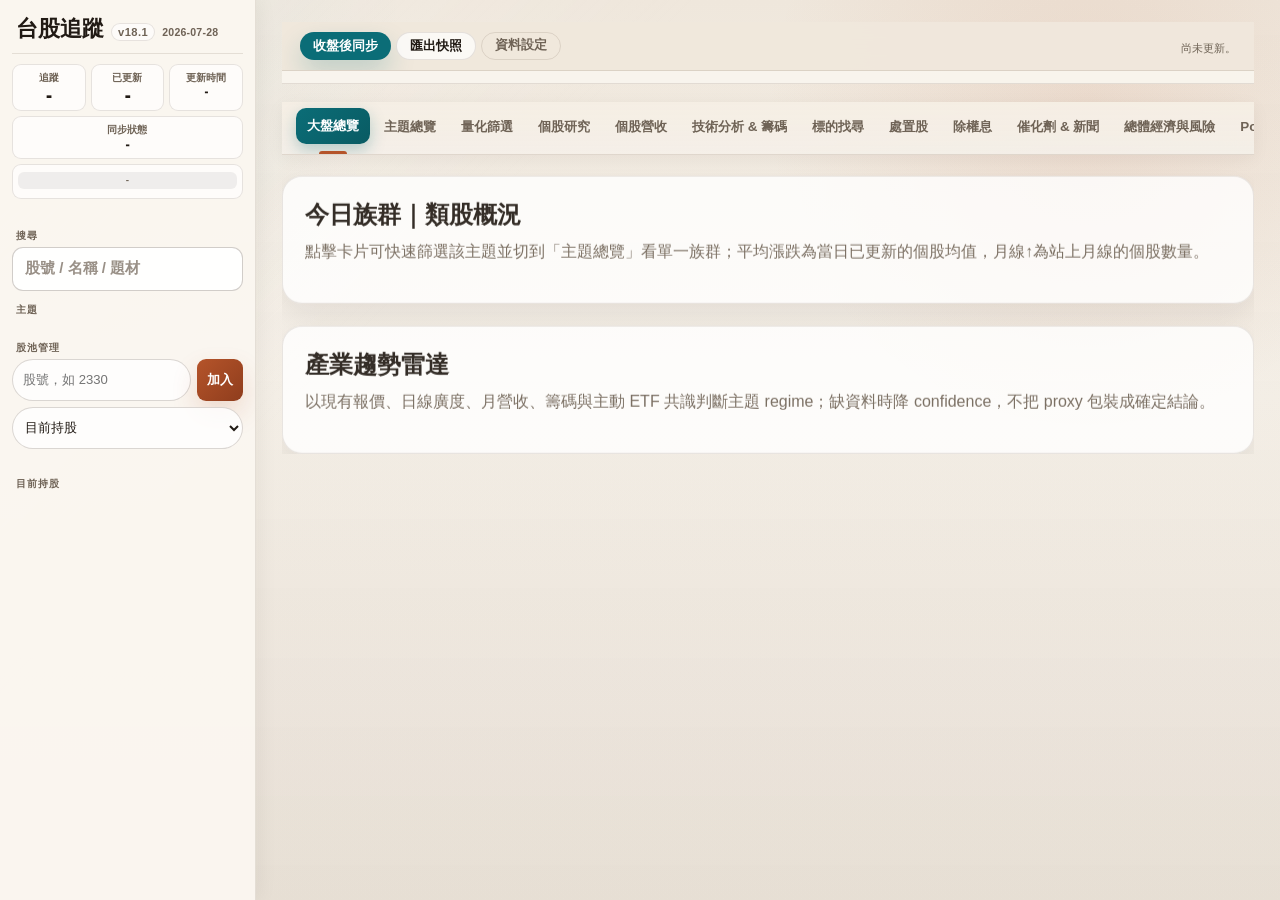
==== index.html @ a96dbdbf "deploy: publish sanitized v18.1 artifact" ====
<!DOCTYPE html>
<html lang="zh-TW">
<head>
  <meta charset="UTF-8" />
  <meta http-equiv="Content-Security-Policy" content="default-src 'self'; script-src 'none'; style-src 'unsafe-inline'; img-src 'self' data:; manifest-src 'self'; object-src 'none'; base-uri 'none'; form-action 'none'; frame-src 'none'" />
  <meta http-equiv="refresh" content="0; url=main.html?mode=web" />
  <meta name="viewport" content="width=device-width, initial-scale=1.0, viewport-fit=cover" />
  <meta name="theme-color" content="#f4efe8" />
  <meta name="apple-mobile-web-app-capable" content="yes" />
  <meta name="apple-mobile-web-app-status-bar-style" content="default" />
  <meta name="apple-mobile-web-app-title" content="台股追蹤" />
  <meta name="application-version" content="v18.1" />
  <meta name="application-release-date" content="2026-07-28" />
  <meta name="robots" content="noindex,nofollow,noarchive" />
  <meta property="og:title" content="台股追蹤 Taiwan Equity Tracker" />
  <meta property="og:description" content="長期投資、穩健致富：可安裝至 iPhone、iPad 主畫面的台股研究 Web App。" />
  <meta property="og:image" content="https://otakuzerg.github.io/twstock-tracker-web/assets/icons/app-cover.png" />
  <link rel="manifest" href="site.webmanifest" />
  <link rel="icon" type="image/png" sizes="192x192" href="assets/icons/app-icon-192.png" />
  <link rel="apple-touch-icon" sizes="180x180" href="assets/icons/apple-touch-icon.png" />
  <title>台股追蹤 Taiwan Equity Tracker</title>
  <style>
    :root{color-scheme:light;--bg:#f4efe8;--text:#211a14;--accent:#0b6d77;--line:rgba(91,76,61,.18)}
    *{box-sizing:border-box}
    body{margin:0;min-height:100vh;display:grid;place-items:center;padding:24px;background:var(--bg);color:var(--text);font-family:-apple-system,BlinkMacSystemFont,"PingFang TC","Microsoft JhengHei",sans-serif}
    main{max-width:420px;padding:28px;border:1px solid var(--line);border-radius:24px;background:#fff;box-shadow:0 18px 50px rgba(35,26,17,.12);text-align:center}
    img{width:min(280px,78vw);height:auto;border-radius:24px}
    h1{font-size:1.35rem;margin:16px 0 8px}
    .release-meta{margin:0 0 8px;color:#0b6d77;font-size:.82rem;font-weight:800;letter-spacing:.03em}
    p{margin:0;color:#6f6356;line-height:1.6}
    a{color:var(--accent);font-weight:700}
  </style>
</head>
<body>
  <main>
    <img src="assets/icons/app-cover.png" alt="精算鳥：長期投資，穩健致富" />
    <h1>正在開啟台股追蹤</h1>
    <p class="release-meta">v18.1 · 2026-07-28</p>
    <p>若沒有自動開啟，請前往 <a href="main.html?mode=web">台股追蹤網頁版</a>。</p>
  </main>
</body>
</html>
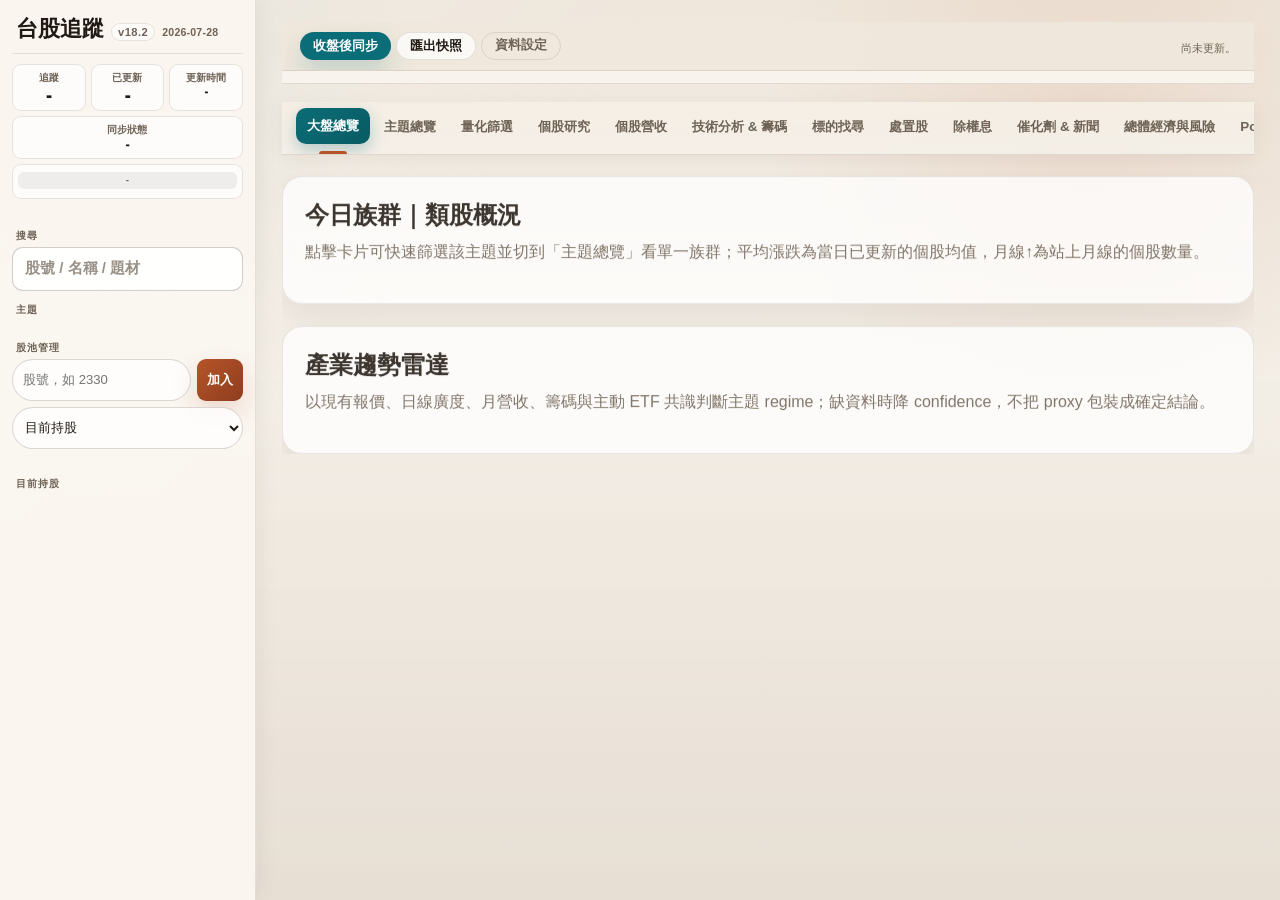
==== commit eac436b1: "deploy: publish sanitized v18.2 artifact" ====
--- a/index.html
+++ b/index.html
@@ -9,7 +9,7 @@
   <meta name="apple-mobile-web-app-capable" content="yes" />
   <meta name="apple-mobile-web-app-status-bar-style" content="default" />
   <meta name="apple-mobile-web-app-title" content="台股追蹤" />
-  <meta name="application-version" content="v18.1" />
+  <meta name="application-version" content="v18.2" />
   <meta name="application-release-date" content="2026-07-28" />
   <meta name="robots" content="noindex,nofollow,noarchive" />
   <meta property="og:title" content="台股追蹤 Taiwan Equity Tracker" />
@@ -35,7 +35,7 @@
   <main>
     <img src="assets/icons/app-cover.png" alt="精算鳥：長期投資，穩健致富" />
     <h1>正在開啟台股追蹤</h1>
-    <p class="release-meta">v18.1 · 2026-07-28</p>
+    <p class="release-meta">v18.2 · 2026-07-28</p>
     <p>若沒有自動開啟，請前往 <a href="main.html?mode=web">台股追蹤網頁版</a>。</p>
   </main>
 </body>
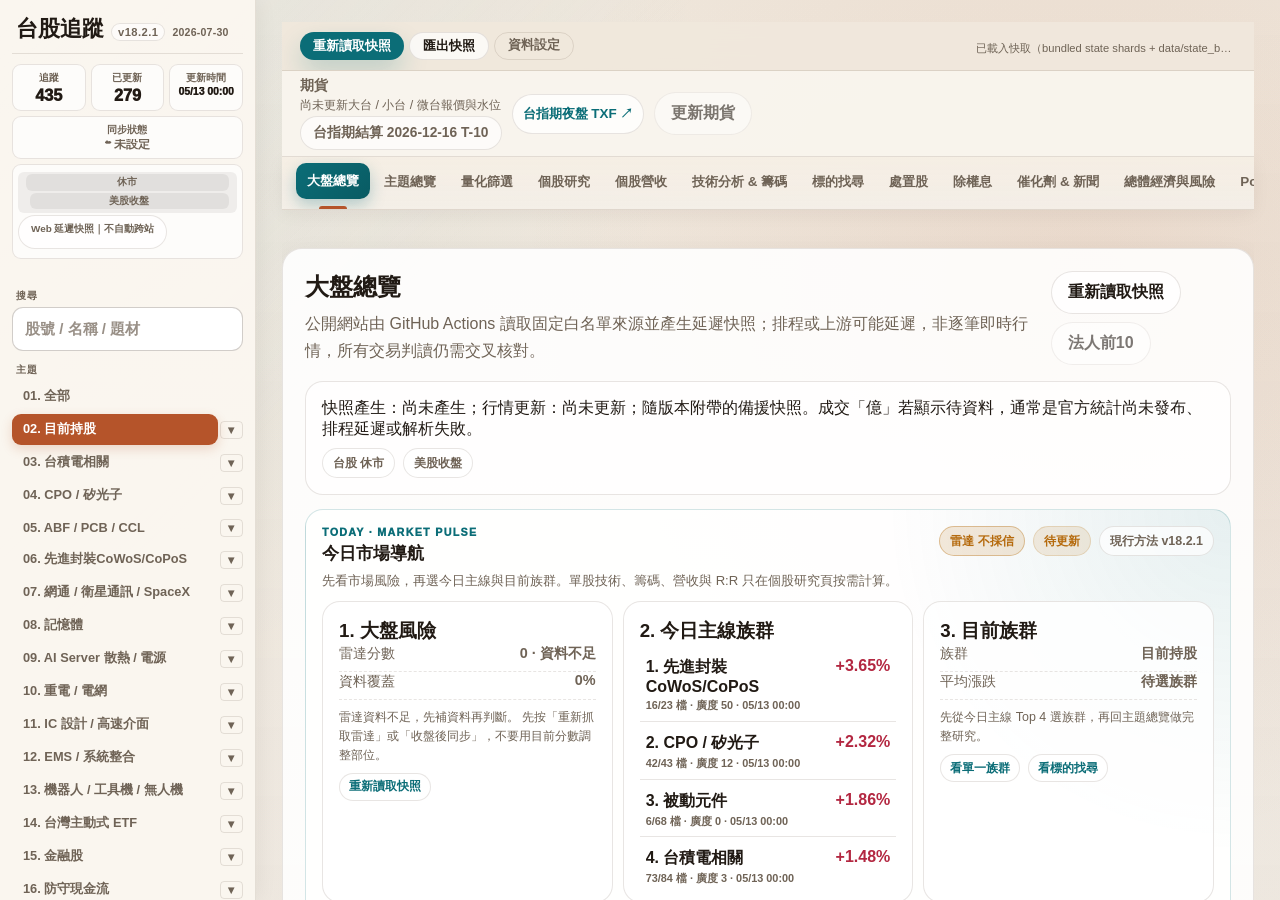
==== commit 1e0646c9: "deploy: publish sanitized v18.2.1 artifact" ====
--- a/index.html
+++ b/index.html
@@ -9,8 +9,8 @@
   <meta name="apple-mobile-web-app-capable" content="yes" />
   <meta name="apple-mobile-web-app-status-bar-style" content="default" />
   <meta name="apple-mobile-web-app-title" content="台股追蹤" />
-  <meta name="application-version" content="v18.2" />
-  <meta name="application-release-date" content="2026-07-28" />
+  <meta name="application-version" content="v18.2.1" />
+  <meta name="application-release-date" content="2026-07-30" />
   <meta name="robots" content="noindex,nofollow,noarchive" />
   <meta property="og:title" content="台股追蹤 Taiwan Equity Tracker" />
   <meta property="og:description" content="長期投資、穩健致富：可安裝至 iPhone、iPad 主畫面的台股研究 Web App。" />
@@ -35,7 +35,7 @@
   <main>
     <img src="assets/icons/app-cover.png" alt="精算鳥：長期投資，穩健致富" />
     <h1>正在開啟台股追蹤</h1>
-    <p class="release-meta">v18.2 · 2026-07-28</p>
+    <p class="release-meta">v18.2.1 · 2026-07-30</p>
     <p>若沒有自動開啟，請前往 <a href="main.html?mode=web">台股追蹤網頁版</a>。</p>
   </main>
 </body>
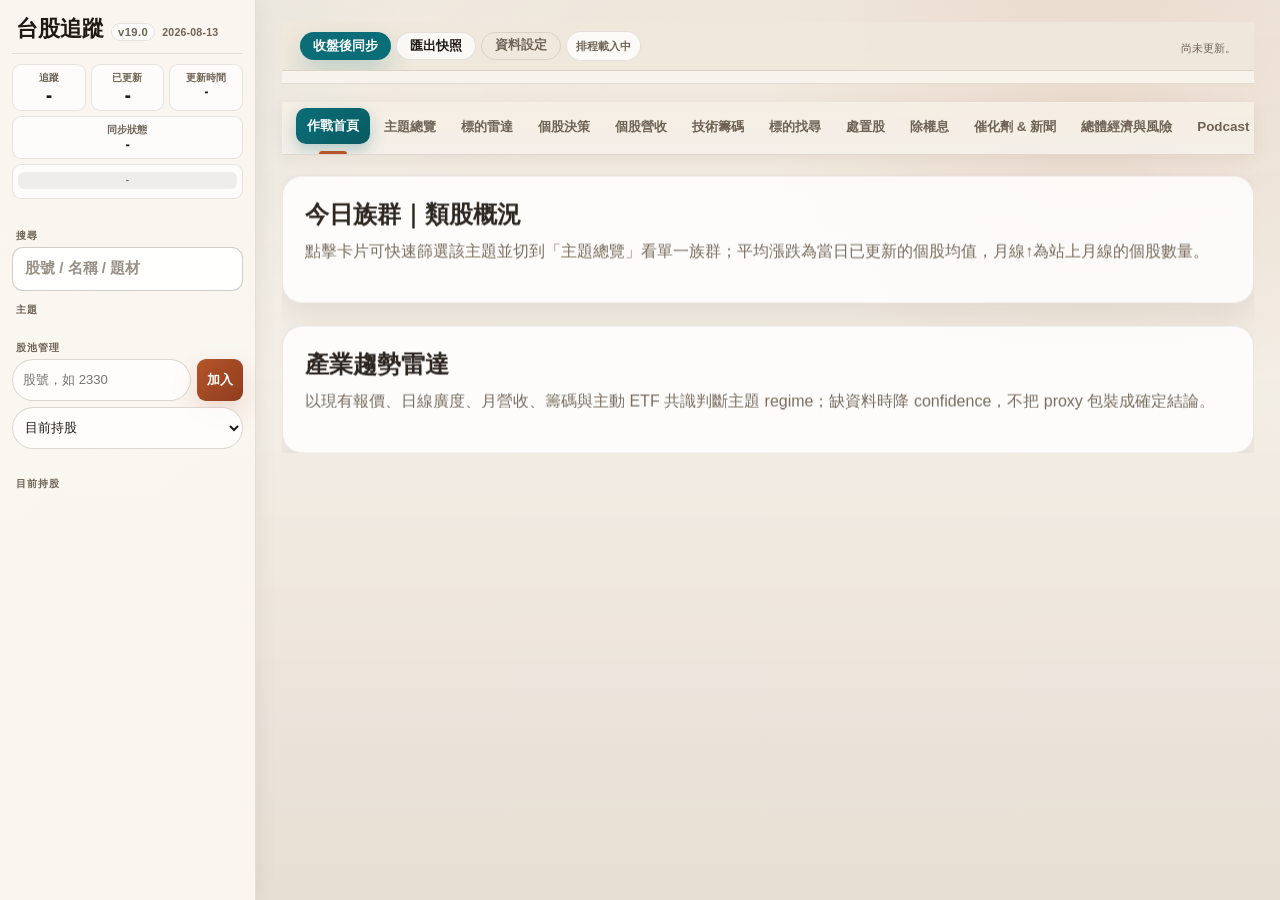
==== commit 9ad014c4: "deploy: publish sanitized v19.0 artifact" ====
--- a/index.html
+++ b/index.html
@@ -9,8 +9,8 @@
   <meta name="apple-mobile-web-app-capable" content="yes" />
   <meta name="apple-mobile-web-app-status-bar-style" content="default" />
   <meta name="apple-mobile-web-app-title" content="台股追蹤" />
-  <meta name="application-version" content="v18.2.1" />
-  <meta name="application-release-date" content="2026-07-30" />
+  <meta name="application-version" content="v19.0" />
+  <meta name="application-release-date" content="2026-08-13" />
   <meta name="robots" content="noindex,nofollow,noarchive" />
   <meta property="og:title" content="台股追蹤 Taiwan Equity Tracker" />
   <meta property="og:description" content="長期投資、穩健致富：可安裝至 iPhone、iPad 主畫面的台股研究 Web App。" />
@@ -35,7 +35,7 @@
   <main>
     <img src="assets/icons/app-cover.png" alt="精算鳥：長期投資，穩健致富" />
     <h1>正在開啟台股追蹤</h1>
-    <p class="release-meta">v18.2.1 · 2026-07-30</p>
+    <p class="release-meta">v19.0 · 2026-08-13</p>
     <p>若沒有自動開啟，請前往 <a href="main.html?mode=web">台股追蹤網頁版</a>。</p>
   </main>
 </body>
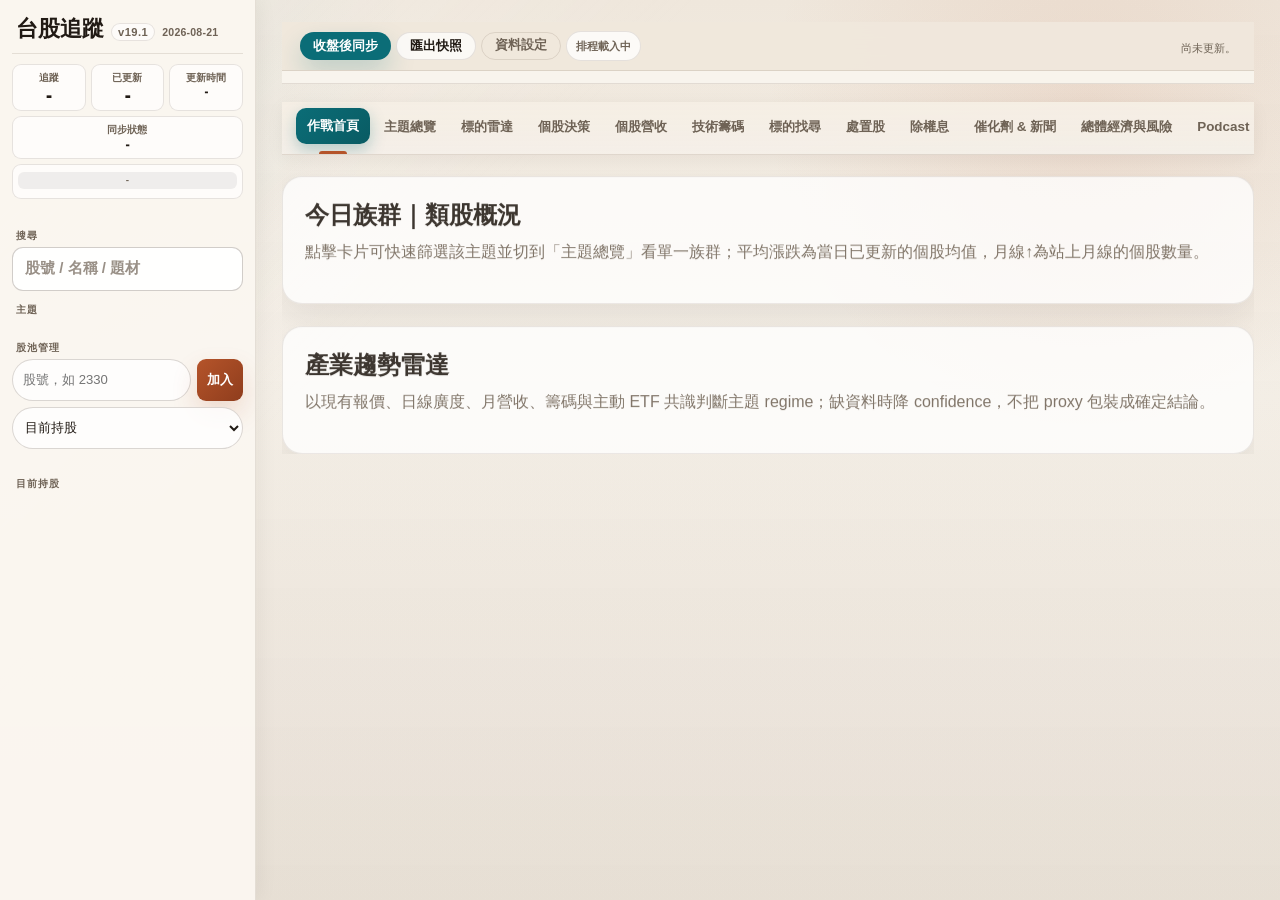
==== commit 2a814c12: "deploy: publish sanitized v19.1 artifact" ====
--- a/index.html
+++ b/index.html
@@ -9,8 +9,8 @@
   <meta name="apple-mobile-web-app-capable" content="yes" />
   <meta name="apple-mobile-web-app-status-bar-style" content="default" />
   <meta name="apple-mobile-web-app-title" content="台股追蹤" />
-  <meta name="application-version" content="v19.0" />
-  <meta name="application-release-date" content="2026-08-13" />
+  <meta name="application-version" content="v19.1" />
+  <meta name="application-release-date" content="2026-08-21" />
   <meta name="robots" content="noindex,nofollow,noarchive" />
   <meta property="og:title" content="台股追蹤 Taiwan Equity Tracker" />
   <meta property="og:description" content="長期投資、穩健致富：可安裝至 iPhone、iPad 主畫面的台股研究 Web App。" />
@@ -35,7 +35,7 @@
   <main>
     <img src="assets/icons/app-cover.png" alt="精算鳥：長期投資，穩健致富" />
     <h1>正在開啟台股追蹤</h1>
-    <p class="release-meta">v19.0 · 2026-08-13</p>
+    <p class="release-meta">v19.1 · 2026-08-21</p>
     <p>若沒有自動開啟，請前往 <a href="main.html?mode=web">台股追蹤網頁版</a>。</p>
   </main>
 </body>
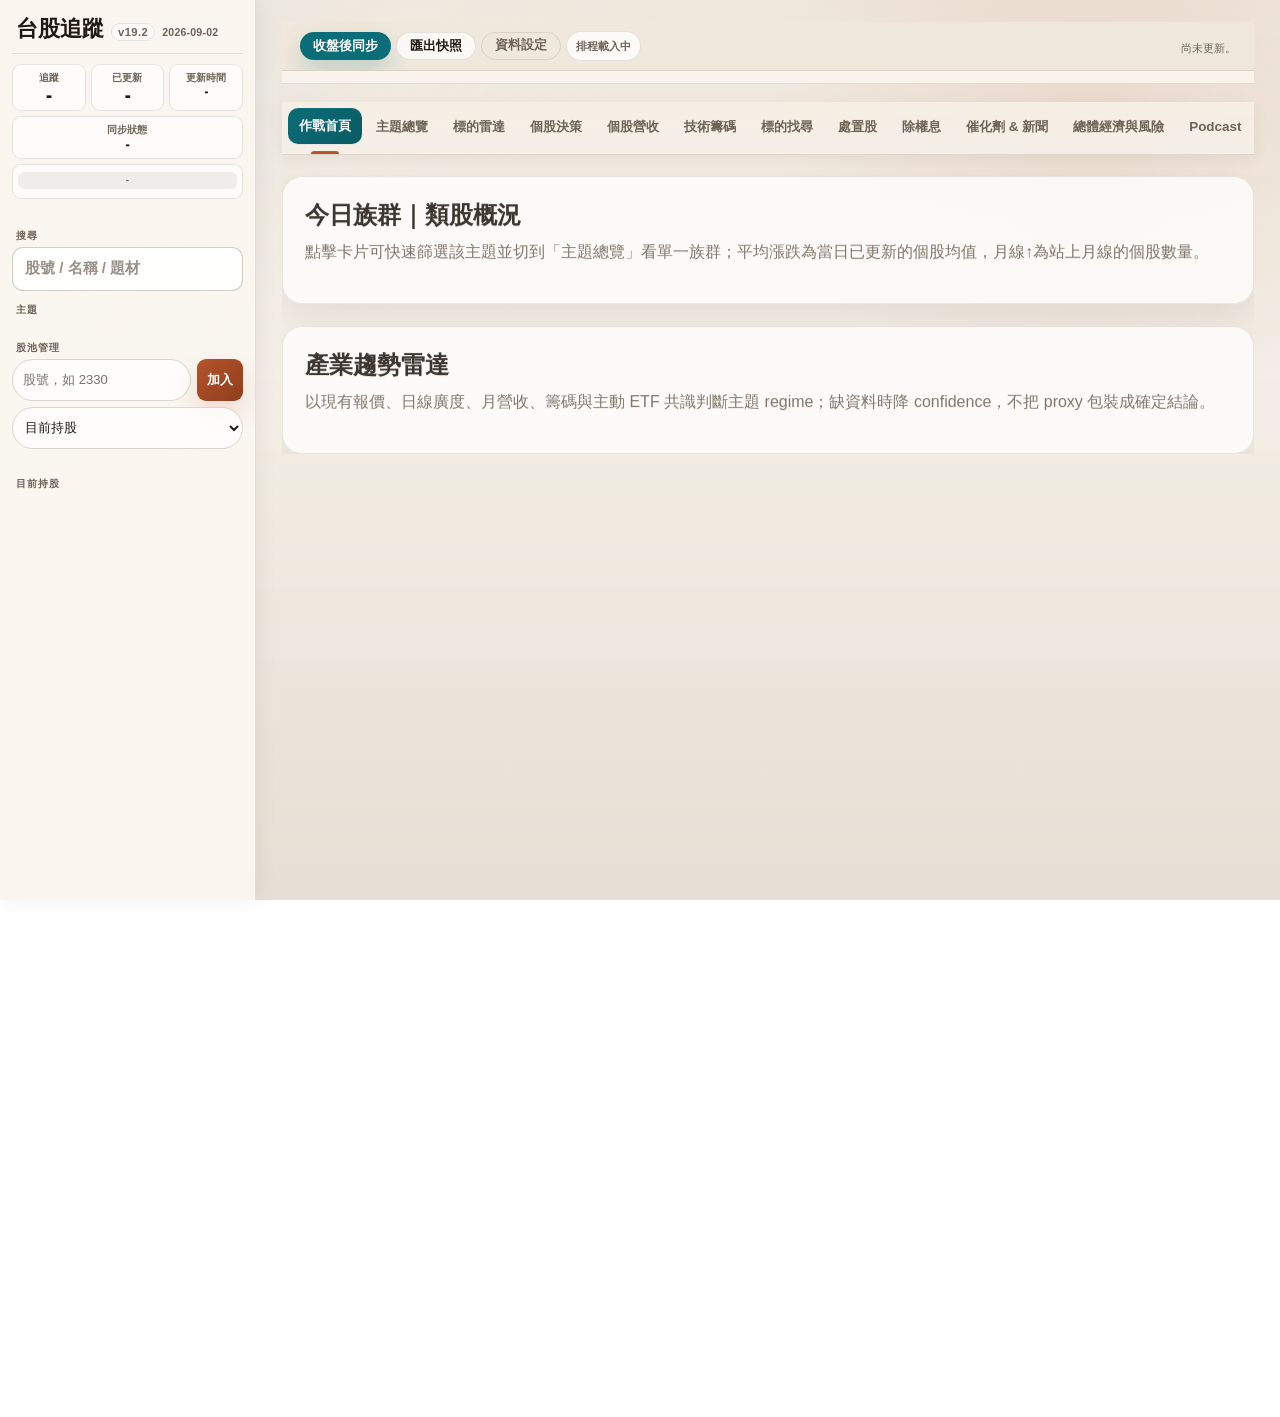
==== commit b6ba1e3a: "deploy: publish sanitized v19.2 artifact" ====
--- a/index.html
+++ b/index.html
@@ -9,8 +9,8 @@
   <meta name="apple-mobile-web-app-capable" content="yes" />
   <meta name="apple-mobile-web-app-status-bar-style" content="default" />
   <meta name="apple-mobile-web-app-title" content="台股追蹤" />
-  <meta name="application-version" content="v19.1" />
-  <meta name="application-release-date" content="2026-08-21" />
+  <meta name="application-version" content="v19.2" />
+  <meta name="application-release-date" content="2026-09-02" />
   <meta name="robots" content="noindex,nofollow,noarchive" />
   <meta property="og:title" content="台股追蹤 Taiwan Equity Tracker" />
   <meta property="og:description" content="長期投資、穩健致富：可安裝至 iPhone、iPad 主畫面的台股研究 Web App。" />
@@ -35,7 +35,7 @@
   <main>
     <img src="assets/icons/app-cover.png" alt="精算鳥：長期投資，穩健致富" />
     <h1>正在開啟台股追蹤</h1>
-    <p class="release-meta">v19.1 · 2026-08-21</p>
+    <p class="release-meta">v19.2 · 2026-09-02</p>
     <p>若沒有自動開啟，請前往 <a href="main.html?mode=web">台股追蹤網頁版</a>。</p>
   </main>
 </body>
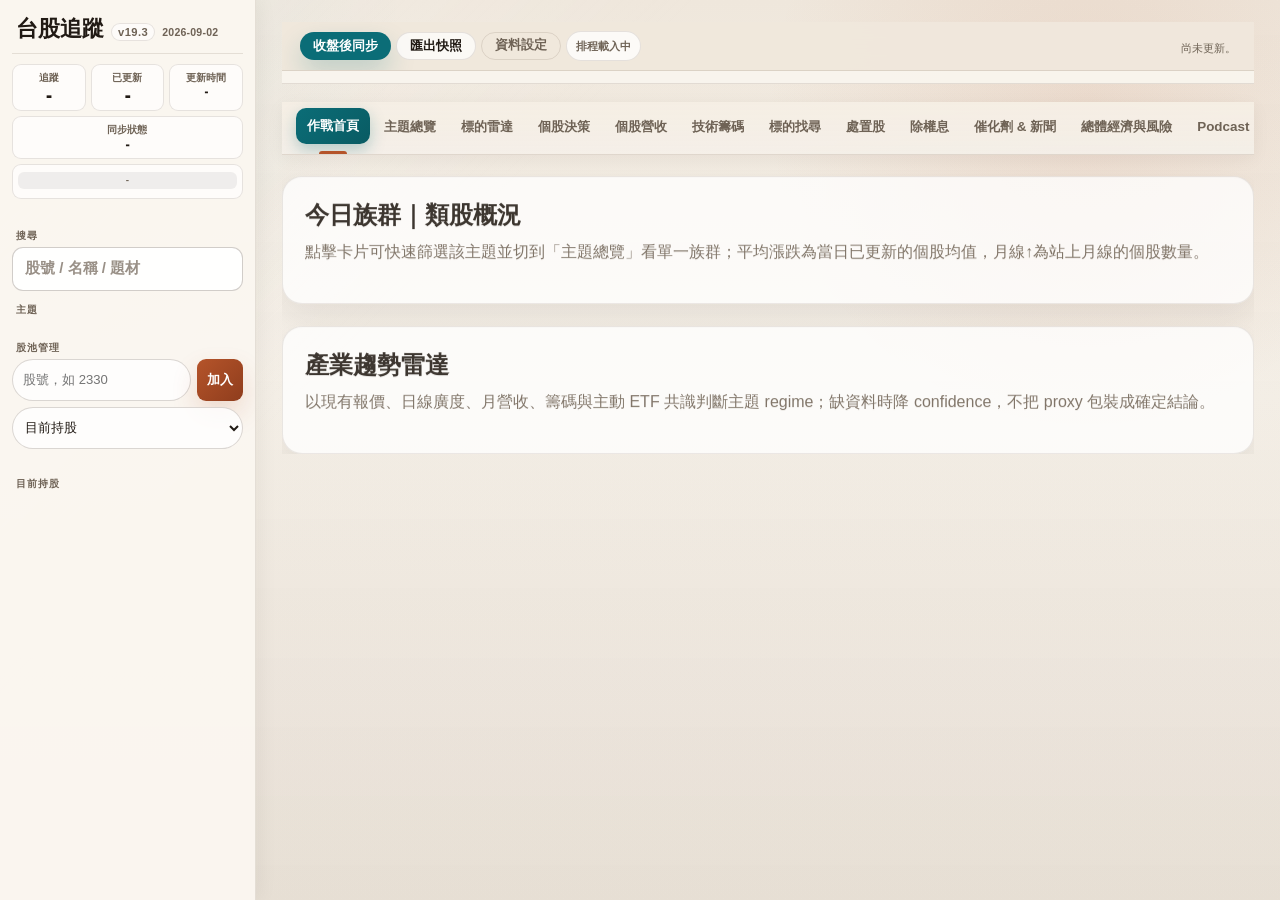
==== commit 526bb6ff: "deploy: publish sanitized v19.3 artifact" ====
--- a/index.html
+++ b/index.html
@@ -9,7 +9,7 @@
   <meta name="apple-mobile-web-app-capable" content="yes" />
   <meta name="apple-mobile-web-app-status-bar-style" content="default" />
   <meta name="apple-mobile-web-app-title" content="台股追蹤" />
-  <meta name="application-version" content="v19.2" />
+  <meta name="application-version" content="v19.3" />
   <meta name="application-release-date" content="2026-09-02" />
   <meta name="robots" content="noindex,nofollow,noarchive" />
   <meta property="og:title" content="台股追蹤 Taiwan Equity Tracker" />
@@ -35,7 +35,7 @@
   <main>
     <img src="assets/icons/app-cover.png" alt="精算鳥：長期投資，穩健致富" />
     <h1>正在開啟台股追蹤</h1>
-    <p class="release-meta">v19.2 · 2026-09-02</p>
+    <p class="release-meta">v19.3 · 2026-09-02</p>
     <p>若沒有自動開啟，請前往 <a href="main.html?mode=web">台股追蹤網頁版</a>。</p>
   </main>
 </body>
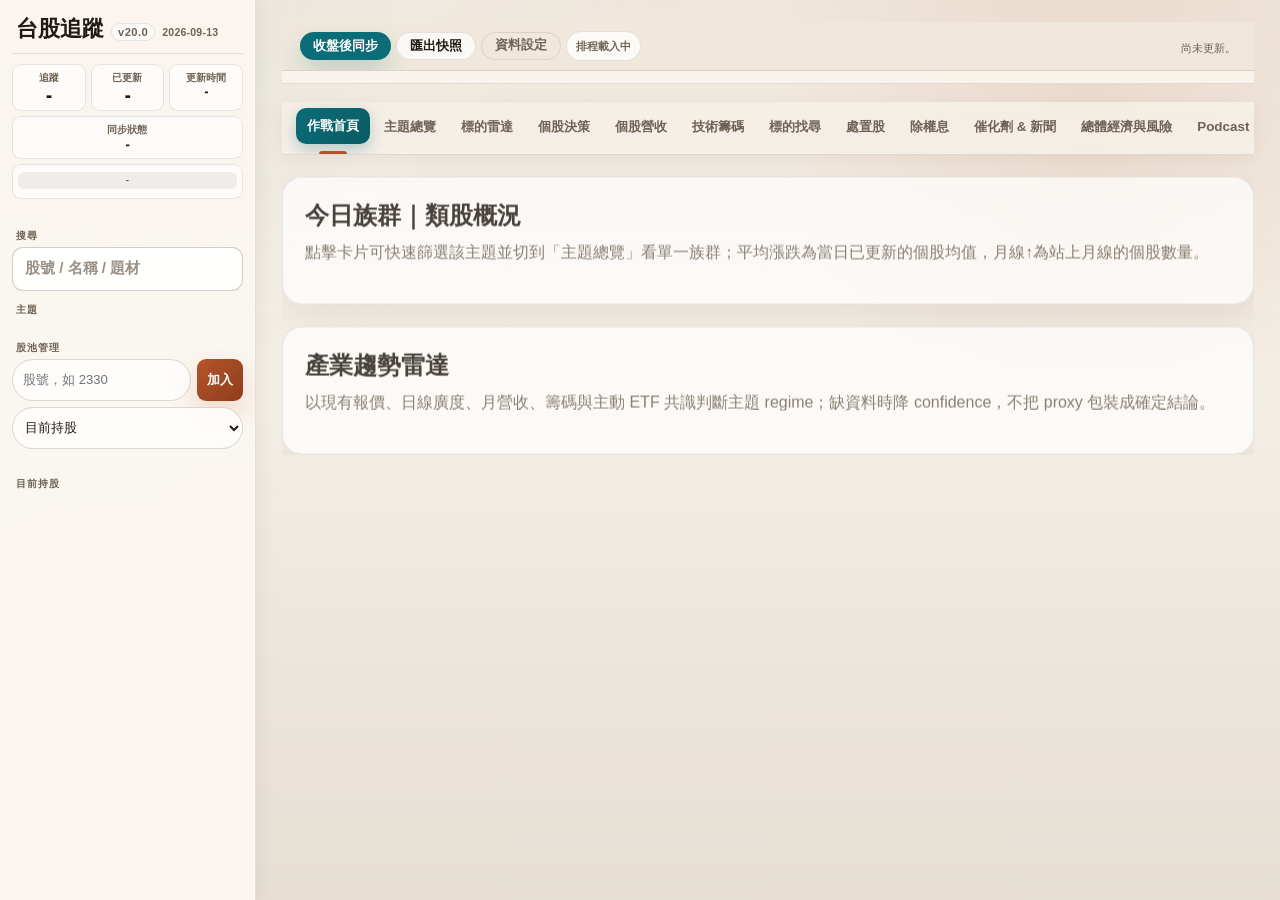
==== commit 8e5ad7a9: "deploy: publish sanitized v20.0 artifact" ====
--- a/index.html
+++ b/index.html
@@ -9,8 +9,8 @@
   <meta name="apple-mobile-web-app-capable" content="yes" />
   <meta name="apple-mobile-web-app-status-bar-style" content="default" />
   <meta name="apple-mobile-web-app-title" content="台股追蹤" />
-  <meta name="application-version" content="v19.3" />
-  <meta name="application-release-date" content="2026-09-02" />
+  <meta name="application-version" content="v20.0" />
+  <meta name="application-release-date" content="2026-09-13" />
   <meta name="robots" content="noindex,nofollow,noarchive" />
   <meta property="og:title" content="台股追蹤 Taiwan Equity Tracker" />
   <meta property="og:description" content="長期投資、穩健致富：可安裝至 iPhone、iPad 主畫面的台股研究 Web App。" />
@@ -35,7 +35,7 @@
   <main>
     <img src="assets/icons/app-cover.png" alt="精算鳥：長期投資，穩健致富" />
     <h1>正在開啟台股追蹤</h1>
-    <p class="release-meta">v19.3 · 2026-09-02</p>
+    <p class="release-meta">v20.0 · 2026-09-13</p>
     <p>若沒有自動開啟，請前往 <a href="main.html?mode=web">台股追蹤網頁版</a>。</p>
   </main>
 </body>
